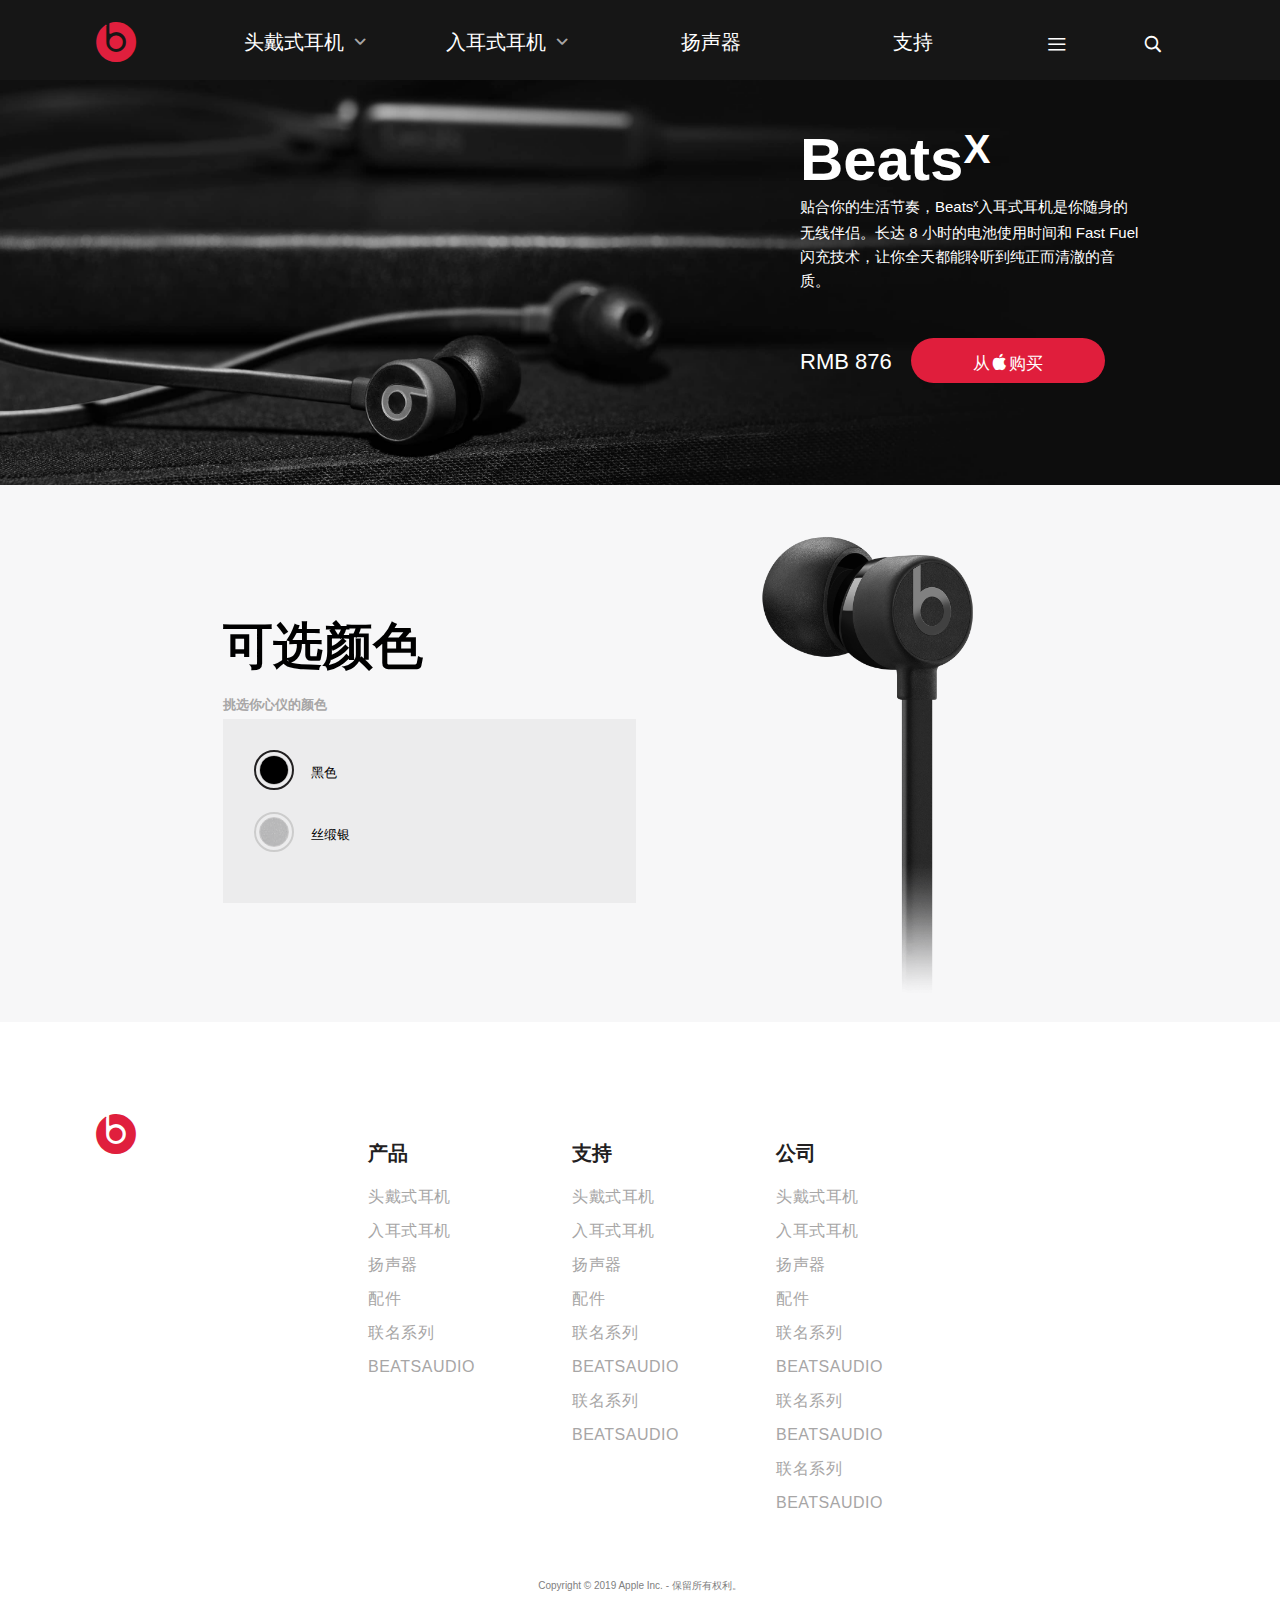
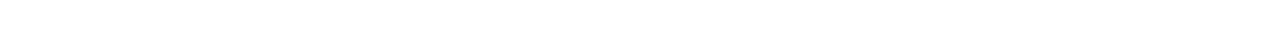
==== particulars.html @ 132a4a5a "这是1.0" ====
<!doctype html>
<html lang="en">
<head>
	<meta charset="UTF-8">
	<title>详情</title>
	<link rel="stylesheet" type="text/css" href="css/CommonStyle.css">
	<link rel="stylesheet" type="text/css" href="css/particulars.css">
	<link rel="stylesheet" type="text/css" href="css/iconfont.css">
</head>
<body>
	<!-- header -->
	<div class="header">
		<div class="headerDa">
			<div class="headerDa_left">
				<a href="###" class="logo iconfont">
					&#xe81a;
				</a>
			</div>
			<div class="headerDa_middle">
				<ul class="HDm_ul">
					<li>
						<a href="###">头戴式耳机</a>
						<span class="iconfont">&#xe66b;</span>
					</li>
					<li>
						<a href="###">入耳式耳机</a>
						<span class="iconfont">&#xe66b;</span>
					</li>
					<li>
						<a href="###">扬声器</a>
					</li>
					<li>
						<a href="###">支持</a>
					</li>
					
				</ul>

			</div>
			<div class="caidan">
				<span class="iconfont">&#xe605;</span>
			</div>
			<div class="headerDa_R">
				<a href="###" class="soSuo iconfont">
					&#xe611;
				</a>
			</div>
		</div>
	</div>
	<!-- center -->
	<div class="center">
		<div class="C_backg">
			<div class="CB_img"></div>
			<div class="CB_text">
				<div class="CT_da">
					<div class="CTD_right">
						<h1>Beats<span>X</span></h1>
						<p>贴合你的生活节奏，Beats<span>x</span>入耳式耳机是你随身的无线伴侣。长达 8 小时的电池使用时间和 Fast Fuel 闪充技术，让你全天都能聆听到纯正而清澈的音质。</p>
						<div class="Con_bottom">
							<p class="SLM_p">RMB 876</p>
							<a class="CB_right" href="###">
								<span>从<i class="iconfont">&#xe600;</i>购买</span>
							</a>
						</div>
					</div>
				</div>
			</div>
		</div>
		<div class="Studio3">
				<div class="Studio3_right">
					<img src="img/particulars/c1.png">
				</div>
				<div class="Studio3_left">
					<h2>可选颜色</h2>
					<p>挑选你心仪的颜色</p>
					<ul class="SL_uls">
						<li>
							<div class="SLU_li">
								<div class="SLU_liLift">
									<img src="img/particulars/swatch-black.gif">
								</div>
								<div class="SLU_liRight">黑色</div>
							</div>
						</li>
						<li>
							<div class="SLU_li">
								<div class="SLU_liLift SLU_liLift2">
									<img src="img/particulars/swatch-silver.gif">
								</div>
								<div class="SLU_liRight">丝缎银</div>
							</div>
						</li>
					</ul>
				</div>
		</div>
	</div>
	<div class="footer">
		<div class="footer_Da">
			<div class="f_logo">
				<a href="###" class="iconfont">
					&#xe81a;
				</a>
			</div>
			<div class="f_right">
				<div class="product">
					<h2>产品</h2>
					<ul>
						<li>头戴式耳机</li>
						<li>入耳式耳机</li>
						<li>扬声器</li>
						<li>配件</li>
						<li>联名系列</li>
						<li>BEATSAUDIO</li>
					</ul>
				</div>
				<div class="product">
					<h2>支持</h2>
					<ul>
						<li>头戴式耳机</li>
						<li>入耳式耳机</li>
						<li>扬声器</li>
						<li>配件</li>
						<li>联名系列</li>
						<li>BEATSAUDIO</li>
						<li>联名系列</li>
						<li>BEATSAUDIO</li>
					</ul>
				</div>
				<div class="product">
					<h2>公司</h2>
					<ul>
						<li>头戴式耳机</li>
						<li>入耳式耳机</li>
						<li>扬声器</li>
						<li>配件</li>
						<li>联名系列</li>
						<li>BEATSAUDIO</li>
						<li>联名系列</li>
						<li>BEATSAUDIO</li>
						<li>联名系列</li>
						<li>BEATSAUDIO</li>
					</ul>
				</div>
				<div class="product">
					
				</div>
			</div>
		</div>
		<div class="footer_bottom">
			<br>
			<p>Copyright © 2019 Apple Inc. - 保留所有权利。</p>
		</div>
	</div>
</body>
</html>
---- css/CommonStyle.css ----
body,p,dl,dd,ul,ol,li,div,h1,h2,h3,h4,h5,h6,form,input,table,tr,td{
	margin:0;
	padding:0;
}
body{
	
    font-family: "NeuzeitGro", "Helvetica Neue", "Helvetica", sans-serif;
	background-color: #f7f7f8;
}
ul,ol{
	list-style:none;
}
img{
	border: 0;
}
a{
	text-decoration: none;
	
}

/*header*/
.header{
	width: 100%;
	position: relative;
    min-height: 1px;
    height: 80px;
    background-color: rgb(22, 22, 22);
    z-index: 2;
}
.headerDa{
	width: 85%;
	height: 60px;
	padding-top: 20px;
	margin: 0 auto;
}
.headerDa_left{
	position: absolute;
    width: 40px;
    height: 40px;
}
.headerDa_left .logo{
    font-size: 40px;
    color: rgb(224, 31, 61);
}
.HDm_ul{
	display: flex;
	padding: 9px 170px 0px 110px;
}
.HDm_ul li{
	float: left;
	text-transform: uppercase;
    flex: 1 1 0%;
	font-size: 20px;
    text-align: center;
    color: rgb(255, 255, 255);
}
.HDm_ul li a{
	 color: rgb(255, 255, 255);
}
.HDm_ul li span{
	color: rgb(167, 166, 166);
	font-weight: 600;
	font-size: 20px;
}
.caidan{
	position: absolute;
	right: 210px;
	bottom: 22px;
}
.caidan span{ 
	font-size: 26px;
	color: #fff;
}
.headerDa_R{
	position: absolute;
	right: 100px;
	bottom: 18px;
	width: 36px;
	height: 36px;
}
.headerDa_R .soSuo{
	font-size: 18px;
    margin: 0px auto;
    line-height: 36px;
    color: #fff;
    font-weight: 600;
}
/*footer*/
.footer{
	padding-top: 90px;
	background-color: #fff;
}
.footer_Da{
	width: 85%;
	display: flex;
	margin: 0 auto
}
.footer_Da .f_logo{
	flex: 0 0 25%;
}
.footer_Da .f_logo a{
	display: block;
    font-size: 40px;
    color: rgb(224, 31, 61);
}
.f_right{
	flex: 0 0 75%;
	display: flex;
}
.product{
	flex: 1;
}
.product h2{
	font-size: 20px;
	padding-top: 9px;
    margin:0.83em 0 20px 0;
    line-height: 1.6em;
    color: #222021;
}
.product ul{
    font-size: 16px;
    line-height: 1;
    letter-spacing: 0.5px;
    color: #a7a6a6;
    margin-bottom: 50px;
}
.product ul li{
	margin-bottom: 18px;
}
.footer_bottom{
	background-color: white;
    padding-bottom: 40.0px;
}
.footer_bottom p{
	font-size: 10.0px;
    color: gray;
    margin: 0 auto;
    width: 80.0%;
    text-align: center;
}
@media screen and (max-width:1160px){
	/*header响应*/
	.header{
		height: 50px;
	}
	.headerDa .headerDa_left{
		position: absolute;
		left: 49%;
		top: 25%;
	}
	.headerDa .headerDa_left .logo{
		font-size: 25px;
	}
	.headerDa .headerDa_middle{
		display: none;
	}
	.headerDa_R{
	    position: absolute;
	    left: 34px;
	    top: 16%;
	}
	.headerDa_R .soSuo{
	    color: #6e6e6e;
	}
	.caidan{
		position: absolute;
		right: 4%; 
    	bottom: 20%;
	}
	.caidan span{
		color: #6e6e6e;
	}
	/*footer*/
	.footer {
    	padding-top: 60px;
	}
	.product h2 {
	    font-size: 18px;
	    margin-bottom: 12px;
	}
	.product ul li {
	    margin-bottom: 10px;
	}
	.product ul{
    	margin-bottom: 36px;
	}
}
@media screen and (max-width:470px){
	.f_right {
		display: block;
	}
}
---- css/particulars.css ----
.C_backg{ 
	position: relative;
	width: 100%;
	height: 405px;
    text-align: center;
}
.CB_img{
	background: url("../img/particulars/hb.jpg") no-repeat;
	background-size: cover;
    background-position: center;
    width: 100%; 
    height: 100%;
}
.CB_text{
	position: absolute;
	top: 10%;
	right: 0;
    display: inline-block;
    vertical-align: middle;
    width: 100%;
    font-size: 15px;
    line-height: 24px;
}
.CT_da{
	max-width: 1000px;
	margin: 0 auto;
}
.CTD_right{
	float: right;
	max-width: 340px;
    padding: 0;
    width: 41.66667%;
    text-align: left;
}
.CTD_right h1{
	color: #fff;
    font-size: 60px;
    line-height: 1 ;
    margin-bottom: 5px;
    padding-top: 9px;
}
.CTD_right h1 span,.CTD_right p span{
	font-size: 0.675em;
    vertical-align: baseline;
    top: -0.4em;
    position: relative;
}
.CTD_right p{
	color: #fff;
	margin-bottom: 1em;
	display: inline-block;
}

.Con_bottom{
	margin-top: 25px;
	color: #222021;
}
.Con_bottom p{
	color: #fff;
    display: inline-block;
    font-size: 22px;
    line-height: 22px;
    margin-right: 15px;
}
.CB_right{
	margin-top: 5px;
	padding: 0px 37px 0 37px;
	display: inline-block;
	border-radius: 50px;
	line-height: 39px;
    font-size: 1.0666666667rem;
    text-align: center;
	background-color: #e01e3c;
    box-shadow: none;
    color: #fff;
}
.CB_right i{
	font-size: 1.1em;
}


.Studio3{
	margin: 0 0 20px;
    padding: 0px 20px 0px 20px;
    display: flex;
}
.Studio3_right{
	width: 41.66667%;
    align-self: center;
    margin-left: 50%;
}
.Studio3_right img{
	display: block;
    max-width: 100%;
}
.Studio3_left{
	padding: 70px 0;
	width: 33.33333%;
	margin-left: -75.33333%;;
    display: inline-block;
    font-size: 0.93rem;
}
.Studio3_left h2{
	font-size: 50px;
    padding-top: 9px;
    line-height: 1.6em;
    margin: 0.83em 0 0.66667rem 0;
}
.Studio3_left h2 span{
	color: red;
    font-size: 0.675em;
    top: -0.4em;
    position: relative;
}
.Studio3_left p{
	color: #a7a6a6;
    font-weight: 700;
    font-size: 13px;
    margin-bottom: 5px;
}
.SL_uls{
	padding: 30px;
	    max-height: 535px;
    overflow-x: hidden;
    overflow-y: auto;
    background-color: rgba(162, 162, 162, 0.13);
}
.SL_uls li{
	width: 47%;
    margin-bottom: 20px;
    padding: 1px 10px 1px 1px;
    margin-right: 0;
    float: left;
}
.SLU_li{
	display: flex;
    align-items: center;
    margin-bottom: 0;
}
.SLU_liLift{
	border: 2px solid #222021;
    width: 30px;
    height: 30px;
    min-width: fit-content;
    margin-right: 17px;
    padding: 3px;
	border-radius: 50%;
}
.SLU_liLift2{
	border:2px solid #ccc;
}
.SLU_liLift img{
	display: block;
    max-width: 100%;
	width: 30px;
    height: 30px;
	box-sizing: border-box;
    border: 1px solid rgba(167, 166, 166, 0.5);
    border-radius: 50%;
}
.SLU_liRight{
    font-size: 13px;
    line-height: 1;
    margin-top: 4px;
}
.SLuls_R{
	font-size: 1em;
    vertical-align: baseline;
    top: -0.4em;
    position: relative;
}
.SL_money{
	margin-top: 30px;
}
.SL_money .SLM_p{
	display: inline-block;
    font-size: 22px;
    vertical-align: middle;
    color: #222021;
    margin-right: 15px;
    line-height: 1;
    margin-top: 8px;
    margin-bottom: 0;
    padding-right: 0;
}
.Con_bottom{
	margin-top: 25px;
	color: #222021;
	
}
.CB_left,.CB_right{
	margin-top: 5px;
    min-width: 120px;
    color: #222021;
	padding: 5px 37px 0 37px;
	display: inline-block;
	border-radius: 50px;
	line-height: 39px;
    font-size: 1.0666666667rem;
    box-shadow: inset 0px 0px 0px 2px #d3d2d2;
    text-align: center;
}
.CB_right{
	background-color: #e01e3c;
    box-shadow: none;
    color: #fff;
}
.CB_right i{
	font-size: 1.1em;
}
---- css/iconfont.css ----
@font-face {font-family: "iconfont";
  src: url('../font/iconfont.eot?t=1554083689720'); /* IE9 */
  src: url('../font/iconfont.eot?t=1554083689720#iefix') format('embedded-opentype'), /* IE6-IE8 */
  url('../font/[data-uri]') format('woff2'),
  url('../font/iconfont.woff?t=1554083689720') format('woff'),
  url('../font/confont.ttf?t=1554083689720') format('truetype'), /* chrome, firefox, opera, Safari, Android, iOS 4.2+ */
  url('../font/iconfont.svg?t=1554083689720#iconfont') format('svg'); /* iOS 4.1- */
}

.iconfont {
  font-family: "iconfont" !important;
  font-size: 16px;
  font-style: normal;
  -webkit-font-smoothing: antialiased;
  -moz-osx-font-smoothing: grayscale;
}

.icon-sousuo:before {
  content: "\e611";
}

.icon-pingguo-copy:before {
  content: "\e600";
}

.icon-caidan:before {
  content: "\e605";
}

.icon-beats:before {
  content: "\e81a";
}

.icon-xiala:before {
  content: "\e7b3";
}
.icon-xiala1:before {
   content: "\e66b";
  
}
.icon-gouxuan-xuanzhong-yuankuang:before {
   content: "\e77c";
  
}
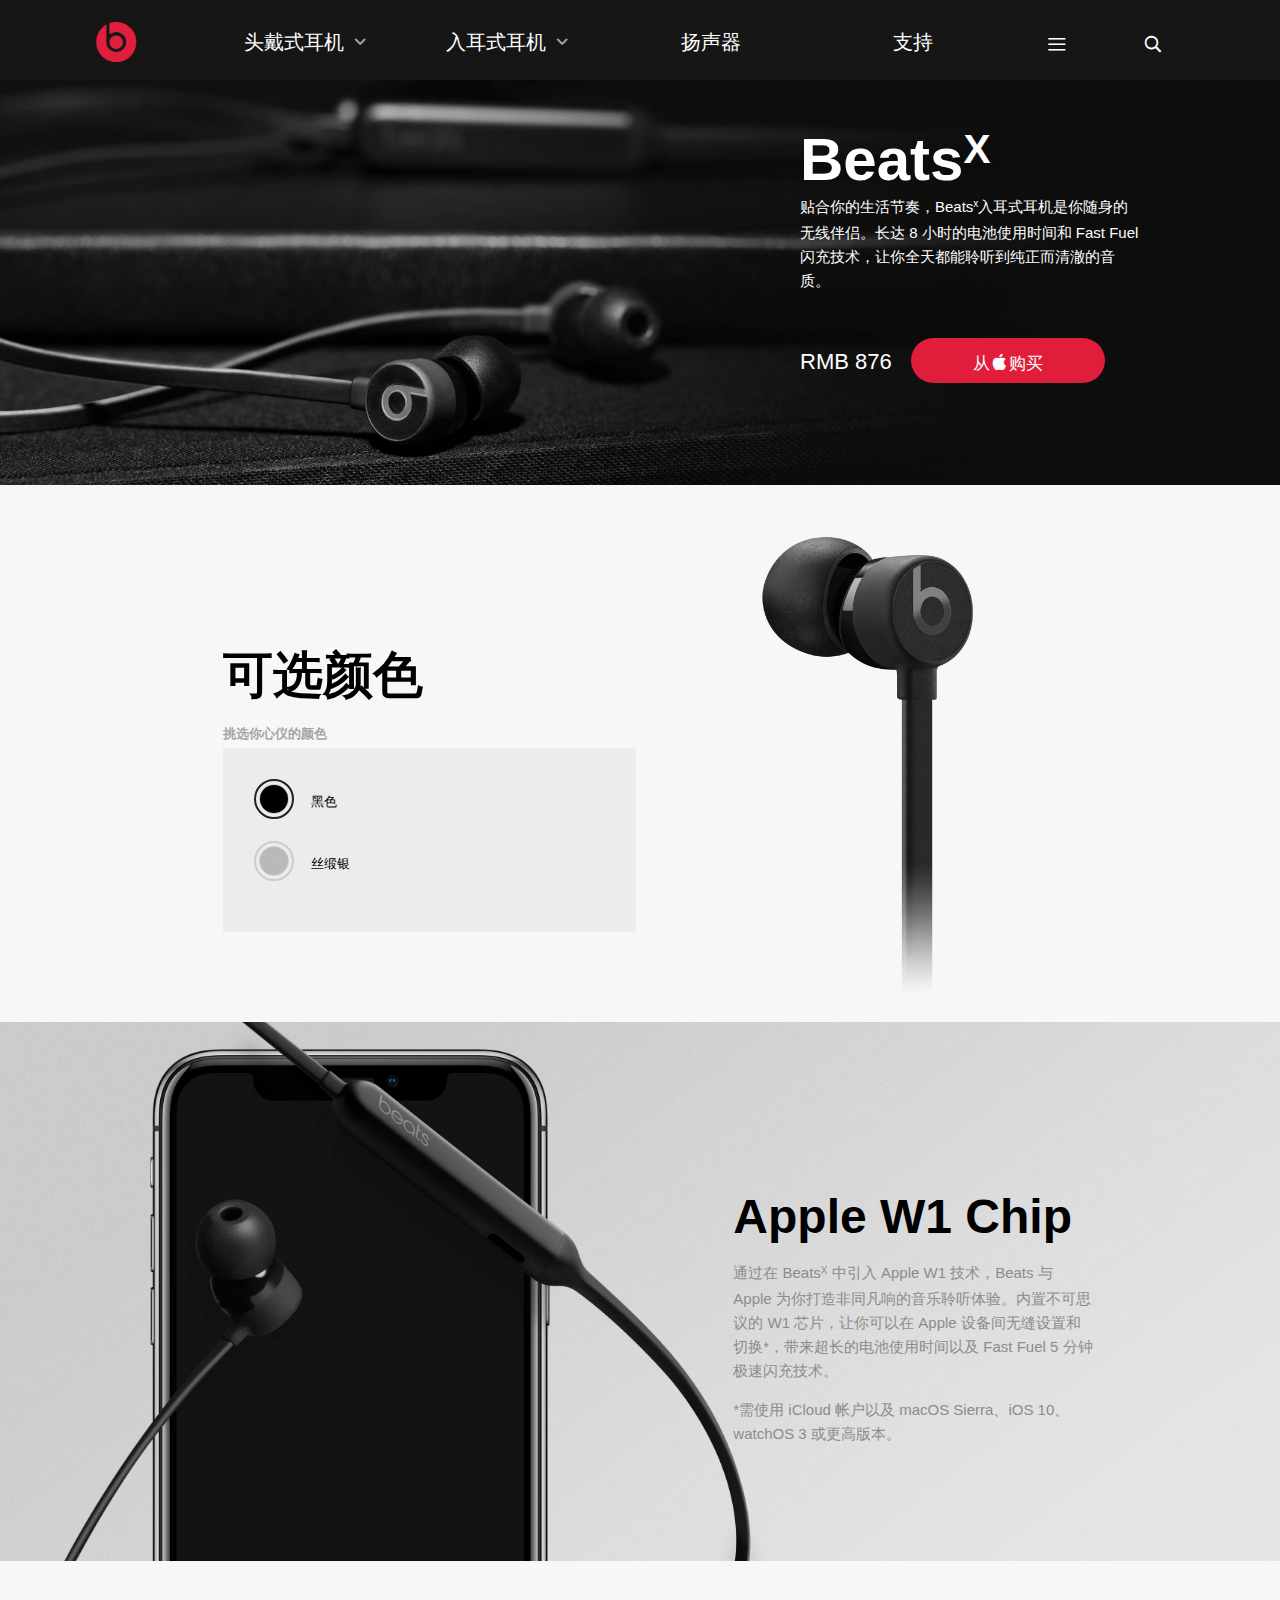
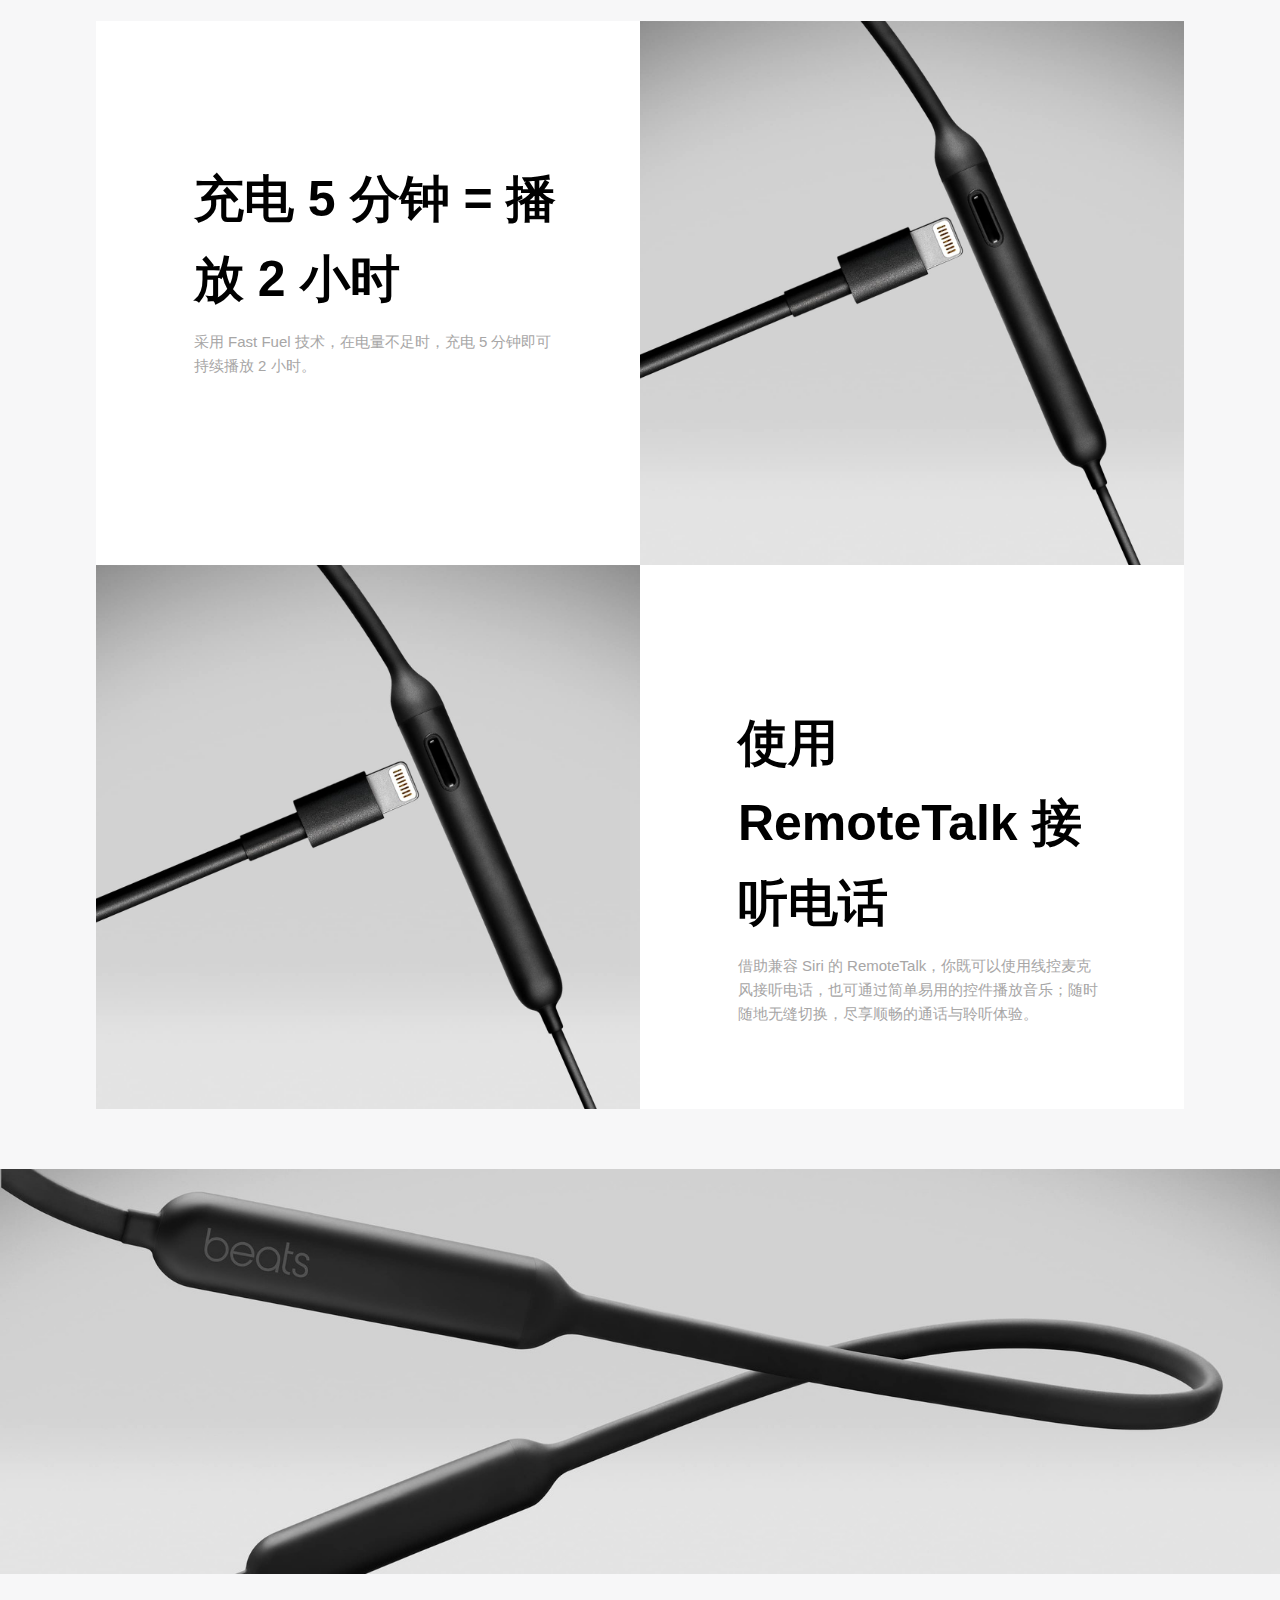
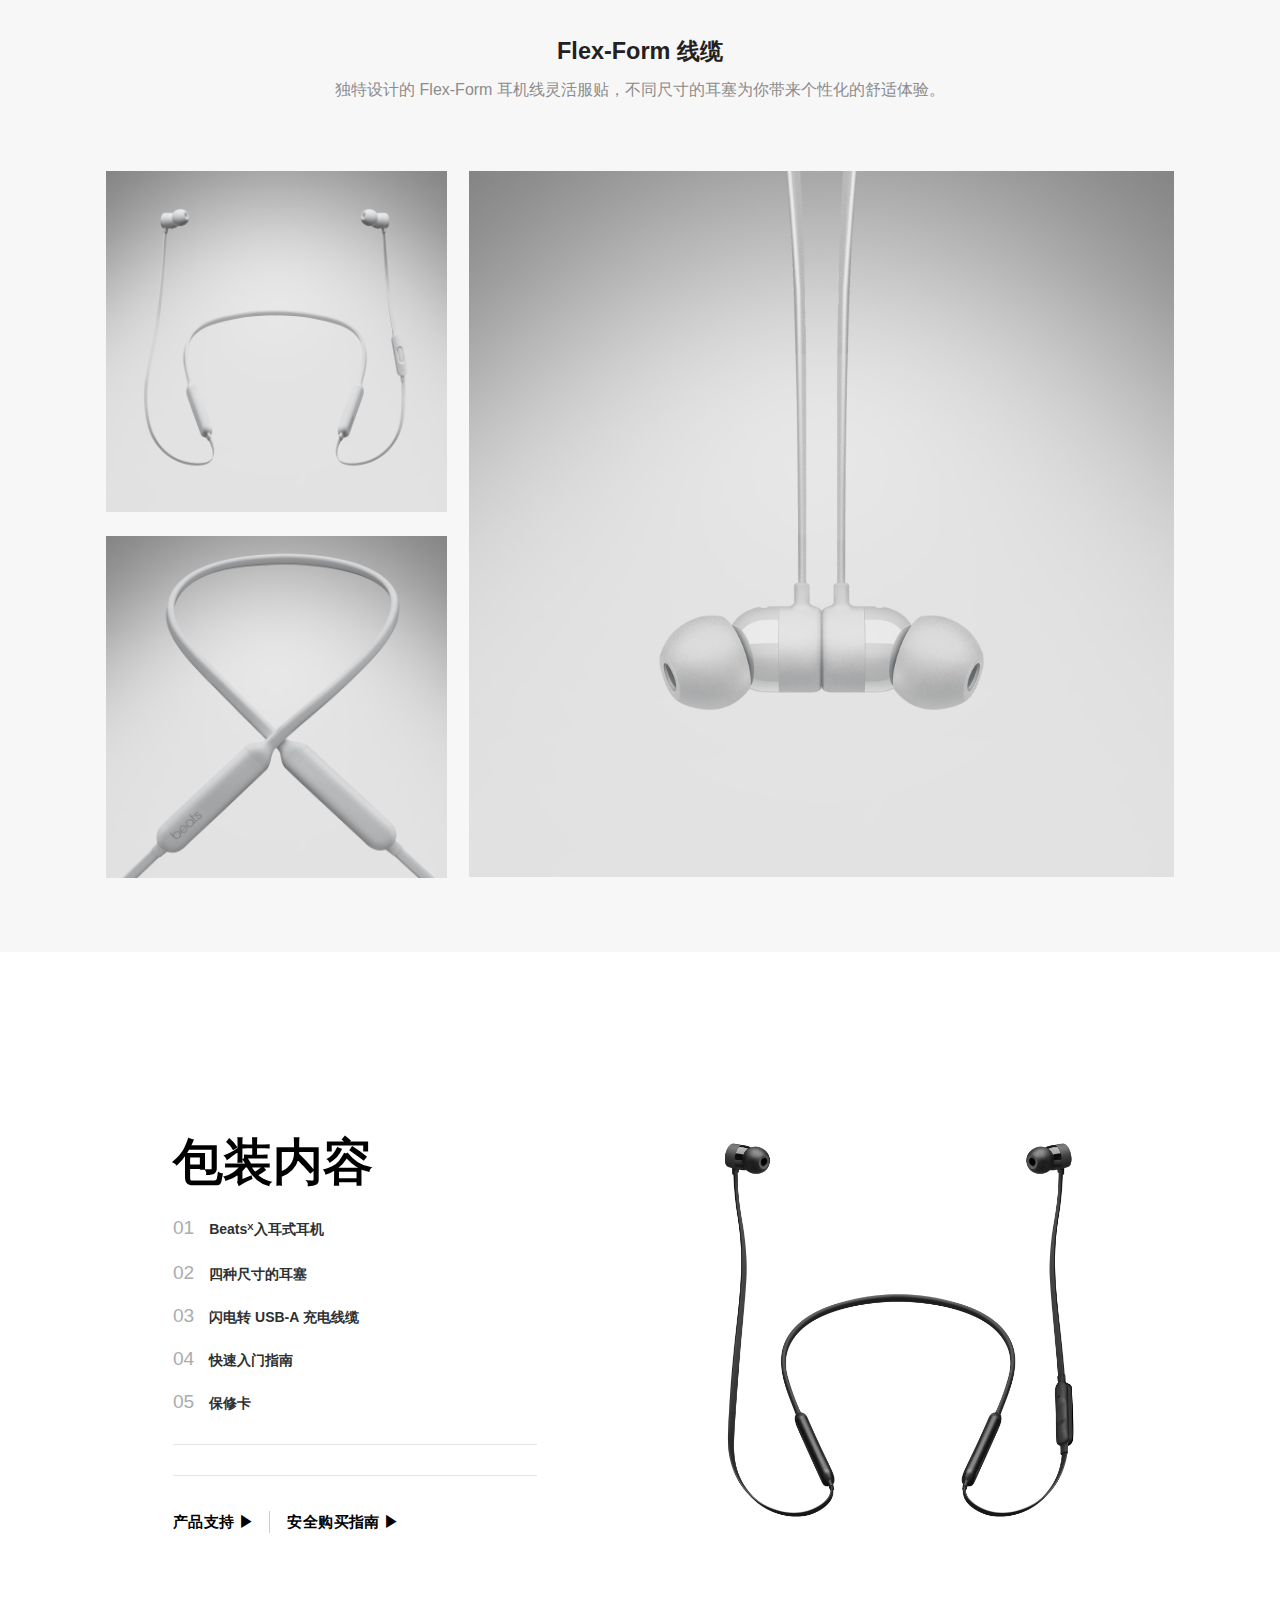
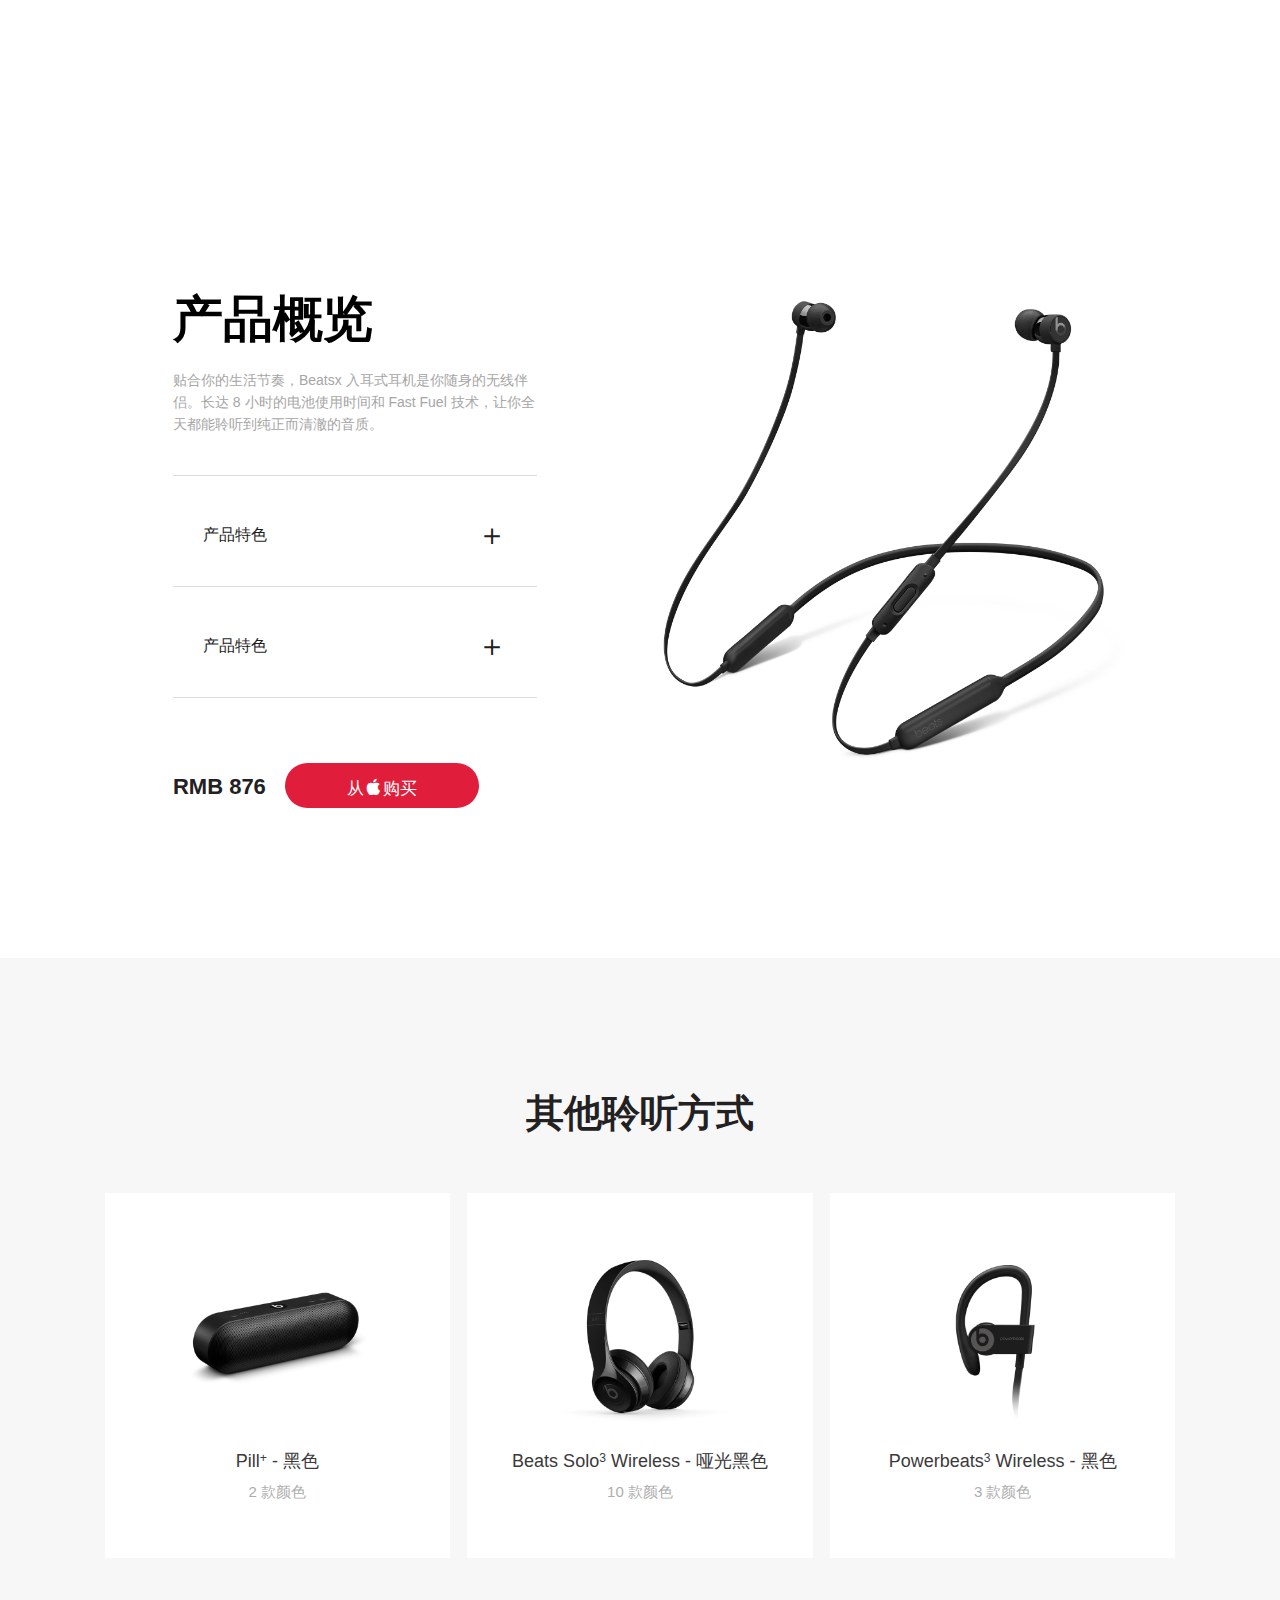
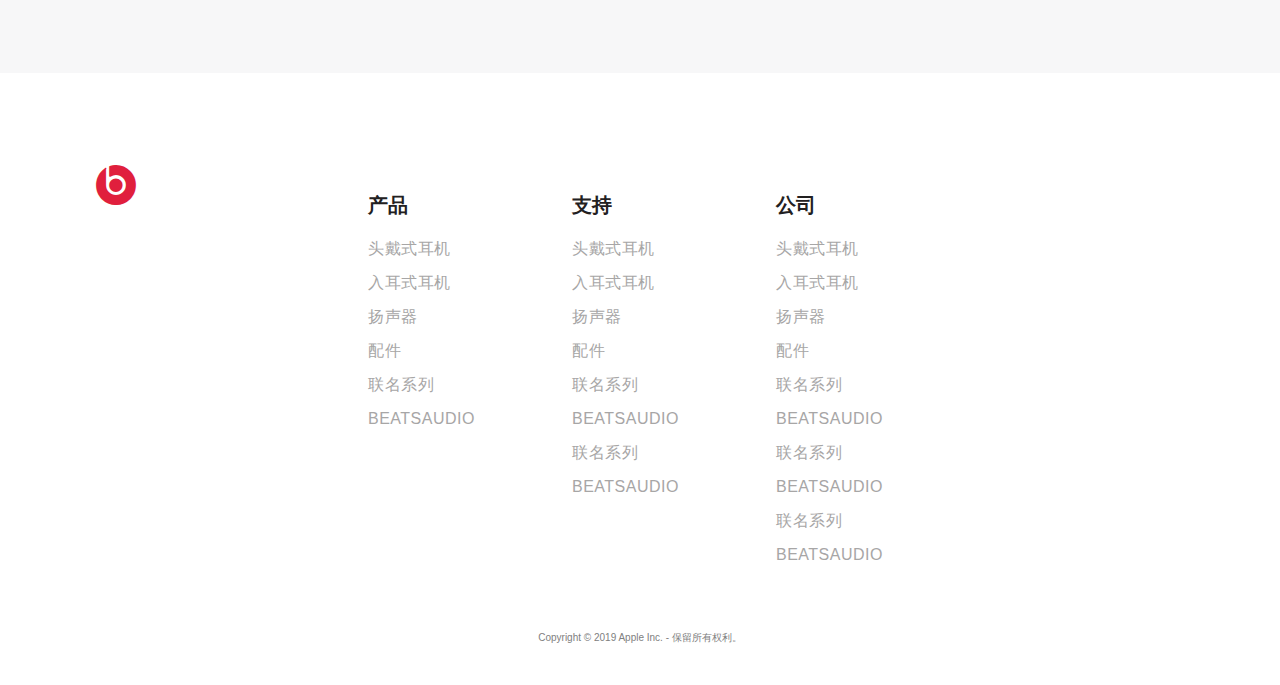
==== commit 383db972: "静态" ====
--- a/particulars.html
+++ b/particulars.html
@@ -92,6 +92,149 @@
 					</ul>
 				</div>
 		</div>
+		<div class="C_backg C_Chip">
+			<div class="CB_img CB_img3"></div>
+			<div class="CB_text">
+				<div class="CT_da">
+					<div class="CTD_right ">
+						<h1>Apple W1 Chip</h1>
+						<p>通过在 Beats<span>X</span> 中引入 Apple W1 技术，Beats 与 Apple 为你打造非同凡响的音乐聆听体验。内置不可思议的 W1 芯片，让你可以在 Apple 设备间无缝设置和切换*，带来超长的电池使用时间以及 Fast Fuel 5 分钟极速闪充技术。</p>
+						<p>*需使用 iCloud 帐户以及 macOS Sierra、iOS 10、watchOS 3 或更高版本。</p>
+					</div>
+				</div>
+			</div>
+		</div>
+		<div class="Studio3 CongDian">
+			<div class="Studio3_right">
+				<img src="img/particulars/c4(2).jpg">
+			</div>
+			<div class="Studio3_left">
+				<h2>充电 5 分钟 = 播放 2 小时</h2>
+				<p>采用 Fast Fuel 技术，在电量不足时，充电 5 分钟即可持续播放 2 小时。</p>
+			</div>
+		</div>
+		<div class="Studio3 CongDian CD2">
+			<div class="Studio3_right">
+				<img src="img/particulars/c4(2).jpg">
+			</div>
+			<div class="Studio3_left">
+				<h2>使用RemoteTalk 接听电话</h2>
+				<p>借助兼容 Siri 的 RemoteTalk，你既可以使用线控麦克风接听电话，也可通过简单易用的控件播放音乐；随时随地无缝切换，尽享顺畅的通话与聆听体验。</p>
+			</div>
+		</div>
+		<div class="C_backg CB_daTu">
+			<div class="CB_img"></div>
+		</div>
+		<div class="C_FlexForm">
+			<h3>Flex-Form 线缆</h3>
+			<p>独特设计的 Flex-Form 耳机线灵活服贴，不同尺寸的耳塞为你带来个性化的舒适体验。</p>
+		</div>
+		<div class="C_FlexParticulars">
+			<div class="CFP_left">
+				<div class="CFP_leftTop">
+					<img src="img/particulars/f1.jpg">
+				</div>
+				<div class="CFP_leftBottom">
+					<img src="img/particulars/f2.jpg">
+				</div>
+			</div>
+			<div class="CFP_right">
+				<img src="img/particulars/f3.jpg">
+			</div>
+		</div>
+		<div class="Studio3 Package">
+			<div class="Studio3_right">
+				<img src="img/particulars/f4.png">
+			</div>
+			<div class="Studio3_left">
+				<h2>包装内容</h2>
+				<ul class="P_uls">
+					<li>
+						<span class="P_num">01</span>
+						Beats<sup>X</sup>入耳式耳机
+					</li>
+					<li>
+						<span class="P_num">02</span>
+						四种尺寸的耳塞
+					</li>
+					<li>
+						<span class="P_num">03</span>
+						闪电转 USB-A 充电线缆
+					</li>
+					<li>
+						<span class="P_num">04</span>
+						快速入门指南
+					</li>
+					<li>
+						<span class="P_num">05</span>
+						保修卡
+					</li>
+				</ul>
+				<ul class="P_uls2">
+					<li><a href="###">产品支持  ▶</a> </li>
+					<li><a href="###">安全购买指南   ▶</a></li>
+				</ul>
+			</div>
+		</div>
+		<!-- 产品概览 -->
+		<div class="Studio3 Package summary">
+			<div class="Studio3_right">
+				<img src="img/particulars/ss1.png">
+			</div>
+			<div class="Studio3_left">
+				<h2>产品概览</h2>
+				<p>贴合你的生活节奏，Beatsx 入耳式耳机是你随身的无线伴侣。长达 8 小时的电池使用时间和 Fast Fuel 技术，让你全天都能聆听到纯正而清澈的音质。</p>
+				<div class="summary_accordion">
+					<div class="SA_feature">
+						<h4>产品特色<span>＋</span></h4>
+					</div>
+					<div class="SA_feature">
+						<h4>产品特色<span>＋</span></h4>
+					</div>
+				</div>
+				<div class="Con_bottom">
+					<p class="SLM_p">RMB 876</p>
+					<a class="CB_right" href="###">
+						<span>从<i class="iconfont">&#xe600;</i>购买</span>
+					</a>
+				</div>
+			</div>
+		</div>
+		<!-- 其他聆听方式 -->
+		<div class="selection">
+			<div class="sel_top">
+				<h2>其他聆听方式</h2>
+			</div>
+			<div class="sel_bottom">
+				<div class="SB_left">
+					<div class="SBL_top">
+						<img src="img/particulars/black_V2.png">
+					</div>
+					<div class="SBL_bot">
+						<h3>Pill<span>+</span> - 黑色</h3>
+						<p> 2 款颜色</p>
+					</div>
+				</div>
+				<div class="SB_left">
+					<div class="SBL_top">
+						<img src="img/particulars/jetblack_V2.png">
+					</div>
+					<div class="SBL_bot">
+						<h3>Beats Solo<span>3</span> Wireless - 哑光黑色</h3>
+						<p> 10 款颜色</p>
+					</div>
+				</div>
+				<div class="SB_left">
+					<div class="SBL_top">
+						<img src="img/particulars/black_V2 (1).png">
+					</div>
+					<div class="SBL_bot">
+						<h3>Powerbeats<span>3</span>  Wireless  - 黑色</h3>
+						<p> 3 款颜色</p>
+					</div>
+				</div>
+			</div>
+		</div>
 	</div>
 	<div class="footer">
 		<div class="footer_Da">
--- a/css/particulars.css
+++ b/css/particulars.css
@@ -5,7 +5,8 @@
     text-align: center;
 }
 .CB_img{
-	background: url("../img/particulars/hb.jpg") no-repeat;
+	background-image: url("../img/particulars/hb.jpg");
+	background-repeat: no-repeat;
 	background-size: cover;
     background-position: center;
     width: 100%; 
@@ -94,7 +95,8 @@
     max-width: 100%;
 }
 .Studio3_left{
-	padding: 70px 0;
+	padding-top: 8%;
+	padding-bottom: 70px;
 	width: 33.33333%;
 	margin-left: -75.33333%;;
     display: inline-block;
@@ -120,7 +122,7 @@
 }
 .SL_uls{
 	padding: 30px;
-	    max-height: 535px;
+	max-height: 535px;
     overflow-x: hidden;
     overflow-y: auto;
     background-color: rgba(162, 162, 162, 0.13);
@@ -207,4 +209,370 @@
 }
 .CB_right i{
 	font-size: 1.1em;
-}+}
+.C_Chip{
+	height:539px;
+}
+.C_Chip .CB_text {
+    top: 20%;
+}
+.C_Chip .CT_da{
+	overflow: hidden;
+}
+.C_Chip .CTD_right{
+	margin-left: 59.3333%;
+    max-width: 36%;
+    float: none;
+}
+.CB_img3{
+	background-image: url("../img/particulars/c3.jpg");
+}
+.C_Chip .CTD_right h1{
+	color: #000;
+	font-size: 3rem;
+	line-height: 1.6em;
+	margin-top: 0.83em;
+}
+.C_Chip .CTD_right p{
+	font-size: 15px;
+	color: rgb(140, 140, 140);
+}
+.CongDian{
+	padding: 0;
+	width: 85%;
+	margin: 0 auto;
+	background-color: #fff;
+	margin-top: 60px;
+}
+.CongDian .Studio3_right{
+	left: 50%;
+    width: 50%;
+}
+.CongDian .Studio3_right img{
+	width: 100%;
+    display: block;
+    max-width: 100%;
+}
+.CongDian .Studio3_left{
+	margin-left: -91%;
+}
+.CongDian .Studio3_left p{
+	font-size: 15px;
+    line-height: 24px;
+    font-weight: 100;
+}
+.CD2{
+	margin-top: 0px;
+}
+.CD2 .Studio3_right{
+	margin-left: 0;
+}
+.CD2 .Studio3_left{
+	margin-left: 9%;
+}
+.CB_daTu{
+	margin-top: 60px;
+}
+.CB_daTu .CB_img{
+	background-image: url("../img/particulars/c5.jpg");
+}
+.C_FlexForm{
+	text-align: center;
+	margin: 60px 0;
+}
+.C_FlexForm h3{    
+	color: rgb(34, 32, 33);
+    font-weight: 700;
+    font-size: 1.46667rem;
+    line-height: 1.5em;
+    margin-bottom: 0.666667rem;
+}
+.C_FlexForm p{
+    margin-bottom: 1em;
+    color: rgb(140, 140, 140);
+}
+.C_FlexParticulars{
+    width: 85%;
+    margin: 60px auto;
+    overflow: hidden;
+}
+.CFP_left{
+	box-sizing: border-box;
+    width: 33.2%;
+    padding-left: 10px;
+    padding-right: 10px;
+    float: left;
+}
+.CFP_right{
+	box-sizing: border-box;
+    width: 66.67%;
+    padding-left: 10px;
+    padding-right: 10px;float: right;
+}
+
+.CFP_leftTop,.CFP_leftBottom,.CFP_right{
+    margin-top: 10px;
+    margin-bottom: 10px;
+}
+.CFP_leftTop{
+	margin-bottom: 20px;
+}
+.CFP_leftTop img,.CFP_leftBottom img,.CFP_right img{
+    width: 100%;
+}
+/*包装内容*/
+.Package{
+	background-color: #fff;
+	margin-bottom: 0;
+}
+.Package .Studio3_left,.Package .Studio3_right{
+	padding: 120px 0;
+}
+.Package .Studio3_left{
+    margin-left: -79.33333%;
+    width: 29.33333%;
+}
+.Package .P_uls{
+    font-size: 0.875rem;
+    border-bottom: solid 1px #e5e5e5;
+    padding-bottom: 14px;
+    margin-bottom: 30px;
+}
+.P_uls li{
+	line-height: 30px;
+	margin-bottom: 12px;
+	color: #2e3030;
+    font-weight: 700;
+}
+.P_num{
+	display: inline-block;
+    margin-right: 11px;
+    font-size: 1.2rem;
+    color: #a9adb0;
+    font-weight: 100;
+}
+sup{
+    font-size: 0.675em;
+    vertical-align: baseline;
+    top: -0.4em;
+    position: relative;
+}
+.P_uls2{
+	border-top: solid 1px #e5e5e5;
+    margin-top: 25px;
+    padding-top: 35px;
+    margin-bottom: 0;
+}
+.P_uls2 li{
+	display: inline-block;
+    position: relative;
+    padding-right: 15px;
+    margin-right: 13px;
+    color: #2e3030;
+    font-weight: 700;
+}
+.P_uls2 li a{
+	letter-spacing: 0.025em;
+    color: #000;
+    letter-spacing: 0.025em;
+    line-height: 1.5em;
+}
+.P_uls2 li:nth-child(1){
+	border-right: 1px solid #ccc;
+}
+/*产品概览*/
+.summary{
+    margin-bottom: 115px;
+}
+.summary .Studio3_left p{
+	margin-bottom: 40px;
+	font-size:14px;
+	line-height: 22px;
+	font-weight: 100; 
+}
+.SA_feature{
+    padding: 0 30px 0 30px;
+    border-top: solid 1px #dddddd;
+}
+.SA_feature:last-child {
+    border-bottom: solid 1px #dddddd;
+}
+.SA_feature h4{
+	color: #1e1e1e;
+	font-weight: 500;
+    margin-bottom: 0;
+    font-size: 1rem; 
+    line-height: 2.1rem;
+    padding: 42px 0 34px 0;
+}
+.SA_feature h4 span{
+    display: inline-block;
+    float: right;
+   	font-size: 30px;
+    margin-left: 0px;
+    color: #222021;
+}
+.summary .Con_bottom {
+	padding-top: 60px;
+	margin: 0;
+}
+.summary .Con_bottom p{
+	color: #222021;
+    display: inline-block;
+    font-size: 22px;
+    line-height: 22px;
+    font-weight: 600;
+    margin-right: 15px;
+}
+/*其他聆听方式*/
+.selection{
+	position: relative;
+	margin-bottom: 115px;
+	max-width: 94.66667rem;
+}
+.sel_top{
+	margin-bottom: 50px;
+    text-align: center;
+}
+.sel_top h2{
+	margin-top: 0.83em;
+	font-size: 2.4rem;
+	padding-top: 9px;
+    line-height: 1.6em;
+    color: #222021;
+    font-weight: 700;
+}
+.sel_bottom{
+	width: 85%;
+	margin: 0 auto;
+	display: flex;
+	text-align: center;
+}
+.SB_left{
+	flex: 1 1 32%;
+	background-color: #fff;
+	margin: 0 0.8%;
+	padding: 10px;
+
+}
+.SBL_bot{
+	padding: 10px 0 40px 0;
+}
+.SBL_top img{
+	padding:  0 10%;
+	display: inline-block;
+	width: 59%;
+	margin-top: 12%;
+}
+.SBL_bot h3{
+	font-size: 18px;
+    margin-bottom: 3px;
+	font-weight: 500;
+    color: #3c393b;
+    line-height: 1.5em;
+}
+.SBL_bot p{
+	margin:6px 0;
+	font-size: 15px;
+	color: #adadad;
+}
+.SBL_bot h3 span{
+	font-size: 0.675em;
+    vertical-align: baseline;
+    top: -0.4em;
+    position: relative;
+}
+.SBL_bot{
+	margin-left: 0;
+}
+
+
+@media screen and (max-width:783px){
+	.CTD_right h1 {
+		font-size: 40px;
+	}
+	.CTD_right p {
+		font-size: 14px;
+	}
+	.Con_bottom  p{
+		font-size: 20px;
+	}
+	.CB_right{
+		min-width: 0;
+		padding-top: 0;
+	}
+	.C_Chip .CTD_right h1 { 
+	    font-size: 2rem;
+	}
+	.C_Chip .CTD_right p { 
+	    font-size: 14px;
+	}
+	.Studio3_left h2 {
+		font-size: 38px;
+	}
+	.Studio3_left p{
+		font-size: 12px;;
+	}
+	.SLU_liRight{
+		font-size: 15px;;
+	}
+	.P_uls2 li:nth-child(1) {
+	    border-right: none;
+	}
+}
+@media screen and (max-width:640px){
+	.C_backg {
+		position: inherit;
+		height: 210px;
+	}
+	.CB_text{
+		position: inherit;
+		display: block;
+	}
+	.CTD_right{
+		width:100%;
+		text-align:center;
+		float:left;
+		overflow: hidden;
+		background-color: #000;
+		max-width: 100%;
+	}
+	.C_Chip{
+		display: none;
+	}
+	.Studio3{
+		display: block;
+	}
+	.Studio3 .Studio3_right,.Studio3 .Studio3_left{
+		width: 100%;
+		margin-left: 0;
+	}
+	.Package .Studio3_left, .Package .Studio3_right{
+		padding: 0;
+	}
+	.Package{
+		padding-bottom: 40px;
+	}
+	.P_uls2 {
+    	border-top:none;
+    	padding-top: 0;
+    }
+    .CFP_left {
+    	width: 100%;
+    	display: block;
+    }
+    .CFP_right{
+    	width: 100%;
+    	float: none;
+    }
+    .sel_bottom{
+    	display: block;
+    }
+    .SB_left{
+    	margin: 10px;	
+    }
+	/*.Studio3_left{
+		width: 100%;
+		margin-left: 0;
+	}*/
+}
